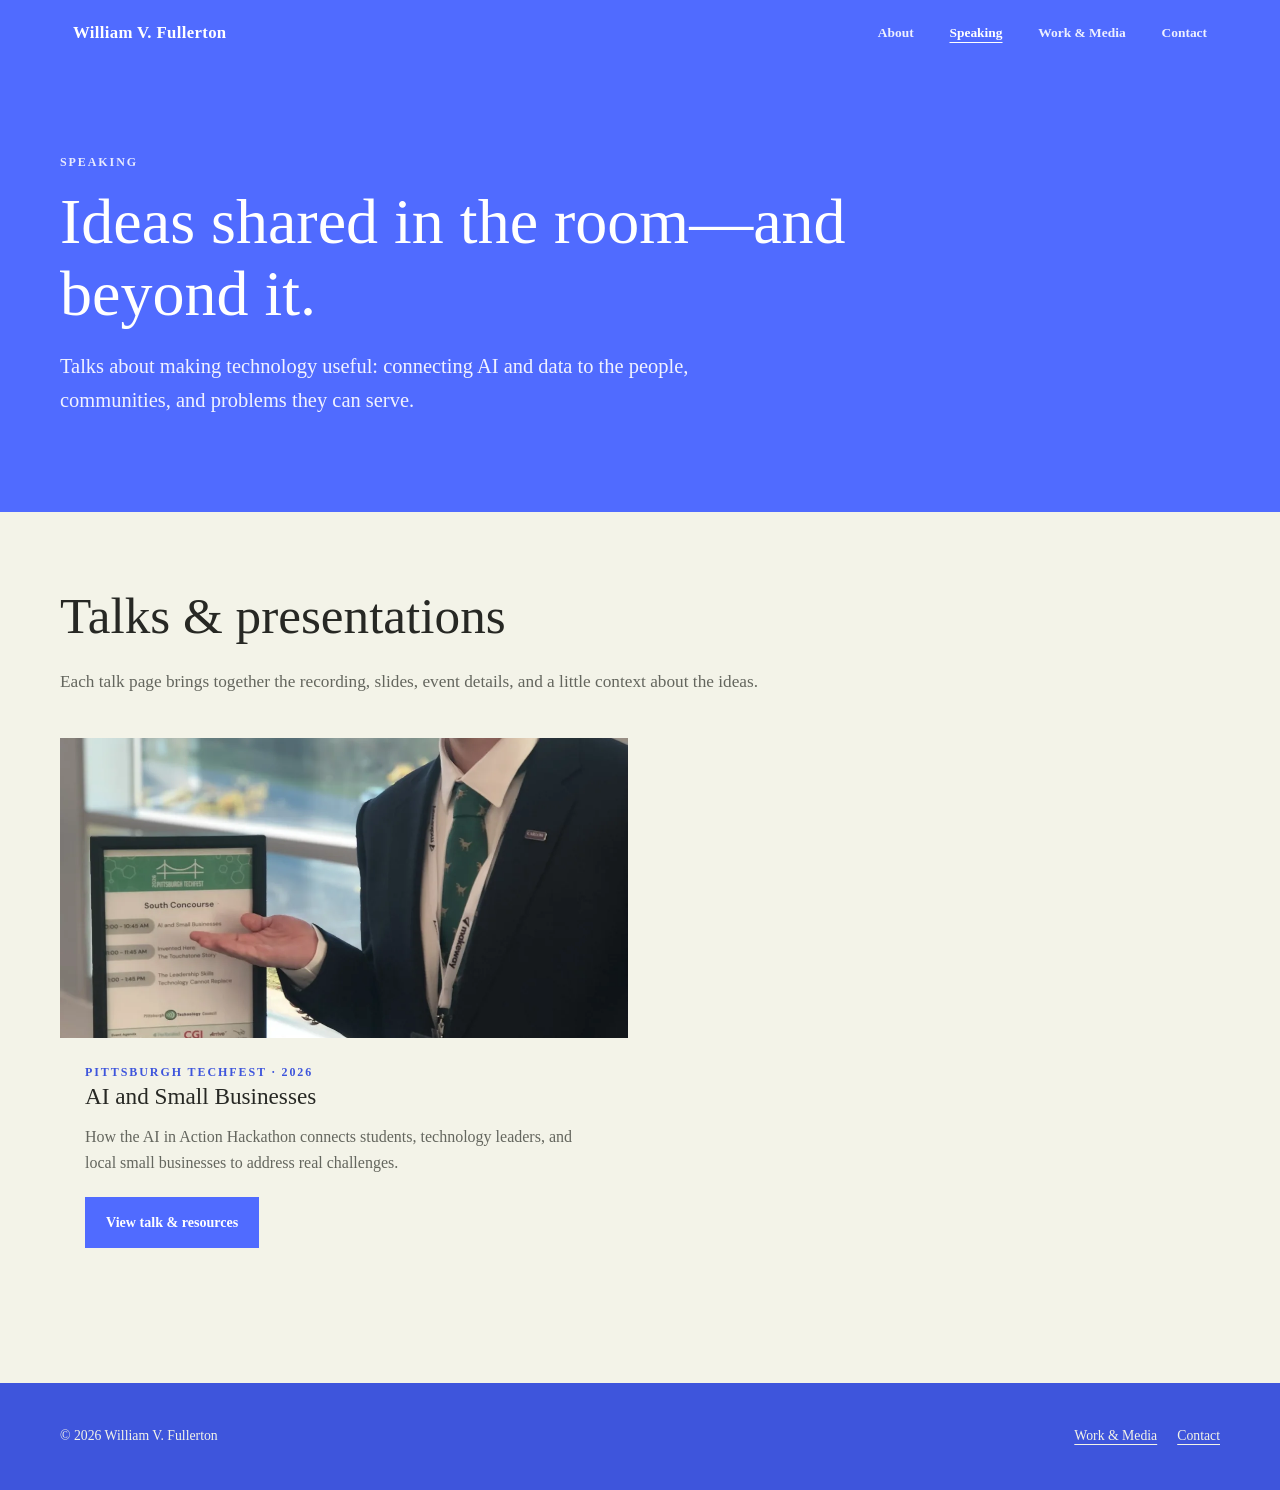
==== speaking/index.html @ f0872091 "Add Speaking pages" ====
<!doctype html><html lang="en"><head><meta charset="utf-8"><meta name="viewport" content="width=device-width,initial-scale=1"><meta name="description" content="Talks and presentations by William V. Fullerton on practical AI, small businesses, data, and people."><title>Speaking — William V. Fullerton</title><link rel="stylesheet" href="../assets/css/site.css"></head><body>
<header class="site-header"><a class="brand" href="../index.html">William V. Fullerton</a><nav class="nav" aria-label="Main navigation"><a href="../about.html">About</a><a aria-current="page" href="index.html">Speaking</a><a href="../work-media/index.html">Work &amp; Media</a><a href="../contact.html">Contact</a></nav></header>
<main><section class="page-hero"><div class="container"><span class="eyebrow">Speaking</span><h1>Ideas shared in the room—and beyond it.</h1><p class="lede">Talks about making technology useful: connecting AI and data to the people, communities, and problems they can serve.</p></div></section><section class="page-body"><div class="container"><div class="section-heading"><h2>Talks &amp; presentations</h2><p>Each talk page brings together the recording, slides, event details, and a little context about the ideas.</p></div><div class="cards"><article class="card"><img src="../assets/images/img_1606.webp" alt="William at TechFest with the session schedule"><div class="card-content"><span class="eyebrow">Pittsburgh TechFest · 2026</span><h3>AI and Small Businesses</h3><p>How the AI in Action Hackathon connects students, technology leaders, and local small businesses to address real challenges.</p><a class="button" href="ai-and-small-businesses.html">View talk &amp; resources</a></div></article></div></div></section></main><footer class="site-footer"><div class="footer-inner"><p>© 2026 William V. Fullerton</p><div class="footer-links"><a href="../work-media/index.html">Work &amp; Media</a><a href="../contact.html">Contact</a></div></div></footer></body></html>
---- assets/css/site.css ----
:root{--blue:#506bff;--blue-deep:#3e55dc;--cream:#f3f3e8;--peach:#f2dfc5;--ink:#272824;--muted:#64665e;--green:var(--blue-deep);--line:rgba(39,40,36,.2);--serif:'Times New Roman',Times,serif;--sans:'Times New Roman',Times,serif;--max:1160px}
*{box-sizing:border-box}html{scroll-behavior:smooth}body{margin:0;background:var(--cream);color:var(--ink);font-family:var(--sans);line-height:1.65}a{color:inherit}img{display:block;max-width:100%}.serif,h1,h2,h3{font-family:var(--serif);font-weight:500;line-height:1.12}h1{font-size:clamp(2.7rem,5vw,5rem);margin:.18em 0 .28em}h2{font-size:clamp(2rem,4vw,3.4rem);margin:.15em 0 .45em}h3{font-size:1.45rem;margin:0 0 .5rem}.eyebrow{font-size:.75rem;font-weight:700;letter-spacing:.16em;text-transform:uppercase;color:var(--green)}.lede{font-size:clamp(1.05rem,1.8vw,1.28rem);max-width:62ch;color:#464840}.site-header{position:absolute;z-index:2;top:0;left:0;width:100%;padding:22px clamp(22px,5.7vw,84px);display:flex;align-items:center;justify-content:space-between;color:white}.brand{font:600 1.05rem var(--serif);text-decoration:none;letter-spacing:.02em}.nav{display:flex;gap:clamp(14px,2.8vw,38px);align-items:center}.nav a{font-size:.84rem;text-decoration:none;font-weight:600;opacity:.9}.nav a:hover,.nav a[aria-current=page]{text-decoration:underline;text-underline-offset:5px;opacity:1}.button{display:inline-flex;align-items:center;justify-content:center;gap:10px;padding:13px 20px;text-decoration:none;font-weight:700;font-size:.88rem;background:var(--blue);color:white;border:1px solid var(--blue);transition:.2s}.button:hover{background:var(--blue-deep);transform:translateY(-2px)}.button.outline{background:transparent;color:var(--blue);border-color:var(--blue)}.button.outline:hover{background:var(--blue);color:white}.button.light{background:var(--cream);border-color:white;color:var(--blue)}.button-row{display:flex;flex-wrap:wrap;gap:12px;margin-top:24px}.home-hero{min-height:760px;display:grid;grid-template-columns:1fr 1fr;background:var(--cream)}.home-identity{background:var(--blue);color:white;padding:105px clamp(24px,5.7vw,84px) 58px;display:flex;flex-direction:column;justify-content:center;min-height:760px}.home-identity .portrait{width:min(100%,510px);aspect-ratio:1.49;object-fit:cover;object-position:center 45%;margin:0 0 32px}.home-identity h1{font-size:clamp(2.25rem,3.5vw,3.4rem);margin:0 0 .2em}.home-identity .tagline{font-family:var(--serif);font-size:1.35rem;margin:0}.identity-rule{border:0;border-top:1px solid rgba(255,255,255,.65);width:100%;margin:26px 0 0}.socials{margin-top:auto;padding-top:70px}.socials p{font-size:.9rem;font-weight:700;margin:0 0 10px}.socials a{display:inline-block;margin-right:12px;font-weight:700;text-underline-offset:4px}.home-about{padding:105px clamp(26px,5.7vw,84px) 56px;display:flex;flex-direction:column;justify-content:center}.home-about .eyebrow{color:var(--blue)}.home-about h2{font-size:clamp(2rem,3vw,3rem);color:var(--blue);margin:.05em 0 .4em}.home-about p{font-family:var(--serif);font-size:1.18rem;color:var(--blue);line-height:1.65;margin:.2em 0}.divider{border:0;border-top:1px solid var(--green);margin:20px 0}.education-title{font-family:var(--serif);color:var(--blue);font-weight:700;margin:0 0 12px}.education-row{display:grid;grid-template-columns:62px 1fr;gap:14px;color:var(--blue);font-family:var(--serif);margin:10px 0}.education-row time{font-style:italic}.hero-actions{display:flex;justify-content:flex-end;gap:14px;margin-top:42px}.hero-actions .button{min-width:160px}.section{padding:clamp(64px,9vw,120px) 24px}.container{width:min(var(--max),100%);margin:0 auto}.section-heading{max-width:760px;margin-bottom:42px}.section-heading.center{text-align:center;margin-left:auto;margin-right:auto}.section-heading p{color:var(--muted);font-size:1.08rem}.featured{background:var(--peach)}.featured-grid{display:grid;grid-template-columns:1fr 1fr;gap:52px;align-items:center}.featured-photo{height:470px;width:100%;object-fit:cover;object-position:center 36%}.meta{font-size:.83rem;color:var(--muted);font-weight:600;letter-spacing:.035em}.media-strip{background:var(--blue);color:white}.media-strip .eyebrow{color:#e7e9ff}.media-strip .lede{color:#f0f1ff}.media-strip .button.outline{color:white;border-color:white}.page-hero{padding:148px 24px 74px;background:var(--blue);color:white}.page-hero .container{max-width:var(--max)}.page-hero .eyebrow{color:#e8eaff}.page-hero h1{max-width:900px}.page-hero .lede{color:#f1f2ff;max-width:720px}.page-body{padding:68px 24px 110px}.two-col{display:grid;grid-template-columns:1.2fr .8fr;gap:68px;align-items:start}.body-copy p{font-size:1.04rem;color:#45473f}.profile-card{background:var(--cream);padding:22px}.profile-card img{width:100%;aspect-ratio:4/5;object-fit:cover}.profile-card figcaption{font-size:.8rem;color:var(--muted);padding-top:12px}.credential-list{list-style:none;padding:0;margin:30px 0}.credential-list li{border-top:1px solid var(--line);padding:16px 0}.credential-list strong{display:block}.cards{display:grid;grid-template-columns:repeat(2,minmax(0,1fr));gap:24px}.card{background:var(--cream);overflow:hidden;display:flex;flex-direction:column}.card img{width:100%;height:300px;object-fit:cover}.card-content{padding:25px;display:flex;flex-direction:column;align-items:flex-start;flex:1}.card-content p{color:var(--muted);margin:.4rem 0 1.3rem}.card-content .button{margin-top:auto}.talk-hero{background:var(--peach);padding:150px 24px 70px}.talk-hero .container{max-width:var(--max)}.talk-layout{display:grid;grid-template-columns:minmax(0,1.15fr) minmax(300px,.85fr);gap:52px;align-items:start}.video-frame{position:relative;width:100%;aspect-ratio:16/9;background:#151515;box-shadow:0 14px 35px #463a2820}.video-frame iframe{position:absolute;inset:0;width:100%;height:100%;border:0}.talk-aside{background:var(--cream);padding:30px}.talk-aside p{margin:.3rem 0 1.2rem}.talk-aside .button{width:100%;margin-top:10px}.event-photo-grid{display:grid;grid-template-columns:1.2fr .8fr;gap:20px;margin-top:44px}.event-photo-grid img{width:100%;height:430px;object-fit:cover}.event-photo-grid img:nth-child(2){height:430px;object-position:center 25%}.key-points{display:grid;grid-template-columns:repeat(3,1fr);gap:20px;margin-top:32px}.point{padding:22px;background:var(--cream)}.point span{display:block;font:500 1.4rem var(--serif);color:var(--green);margin-bottom:6px}.contact-panel{background:var(--peach);padding:clamp(28px,6vw,68px)}.site-footer{background:var(--blue-deep);color:var(--cream);padding:42px 24px}.footer-inner{width:min(var(--max),100%);margin:auto;display:flex;justify-content:space-between;align-items:center;gap:20px}.footer-inner p{margin:0;color:var(--cream);font-size:.86rem}.footer-links{display:flex;gap:20px}.footer-links a{font-size:.86rem;text-underline-offset:4px}.note{font-size:.8rem;color:var(--muted)}
@media(max-width:820px){.site-header{position:absolute;padding:18px 22px;align-items:flex-start}.nav{gap:10px 16px;justify-content:flex-end;flex-wrap:wrap;max-width:70%}.nav a{font-size:.76rem}.home-hero{grid-template-columns:1fr;min-height:auto}.home-identity{min-height:700px;padding-top:110px}.home-about{padding-top:58px;padding-bottom:64px}.socials{padding-top:34px}.featured-grid,.two-col,.talk-layout{grid-template-columns:1fr;gap:32px}.featured-photo{height:380px}.event-photo-grid img,.event-photo-grid img:nth-child(2){height:340px}.talk-hero{padding-top:128px}.key-points{grid-template-columns:1fr}.footer-inner{align-items:flex-start;flex-direction:column}}
@media(max-width:560px){.brand{font-size:.94rem}.nav{max-width:72%;gap:8px 12px}.nav a{font-size:.7rem}.home-identity{min-height:630px}.home-identity .portrait{aspect-ratio:1.35}.home-identity h1{font-size:2.25rem}.home-identity .tagline{font-size:1.15rem}.hero-actions{justify-content:flex-start;flex-wrap:wrap;margin-top:30px}.hero-actions .button{min-width:0;flex:1}.cards{grid-template-columns:1fr}.card img{height:250px}.event-photo-grid{grid-template-columns:1fr}.event-photo-grid img,.event-photo-grid img:nth-child(2){height:300px}.page-hero{padding-top:135px}.talk-hero{padding-top:135px}}

.home-header .brand{color:white}.home-header .nav a{color:var(--blue);text-shadow:0 1px 0 rgba(255,255,255,.35)}
.event-photo-grid figure{margin:0}.event-photo-grid figcaption{padding-top:8px}
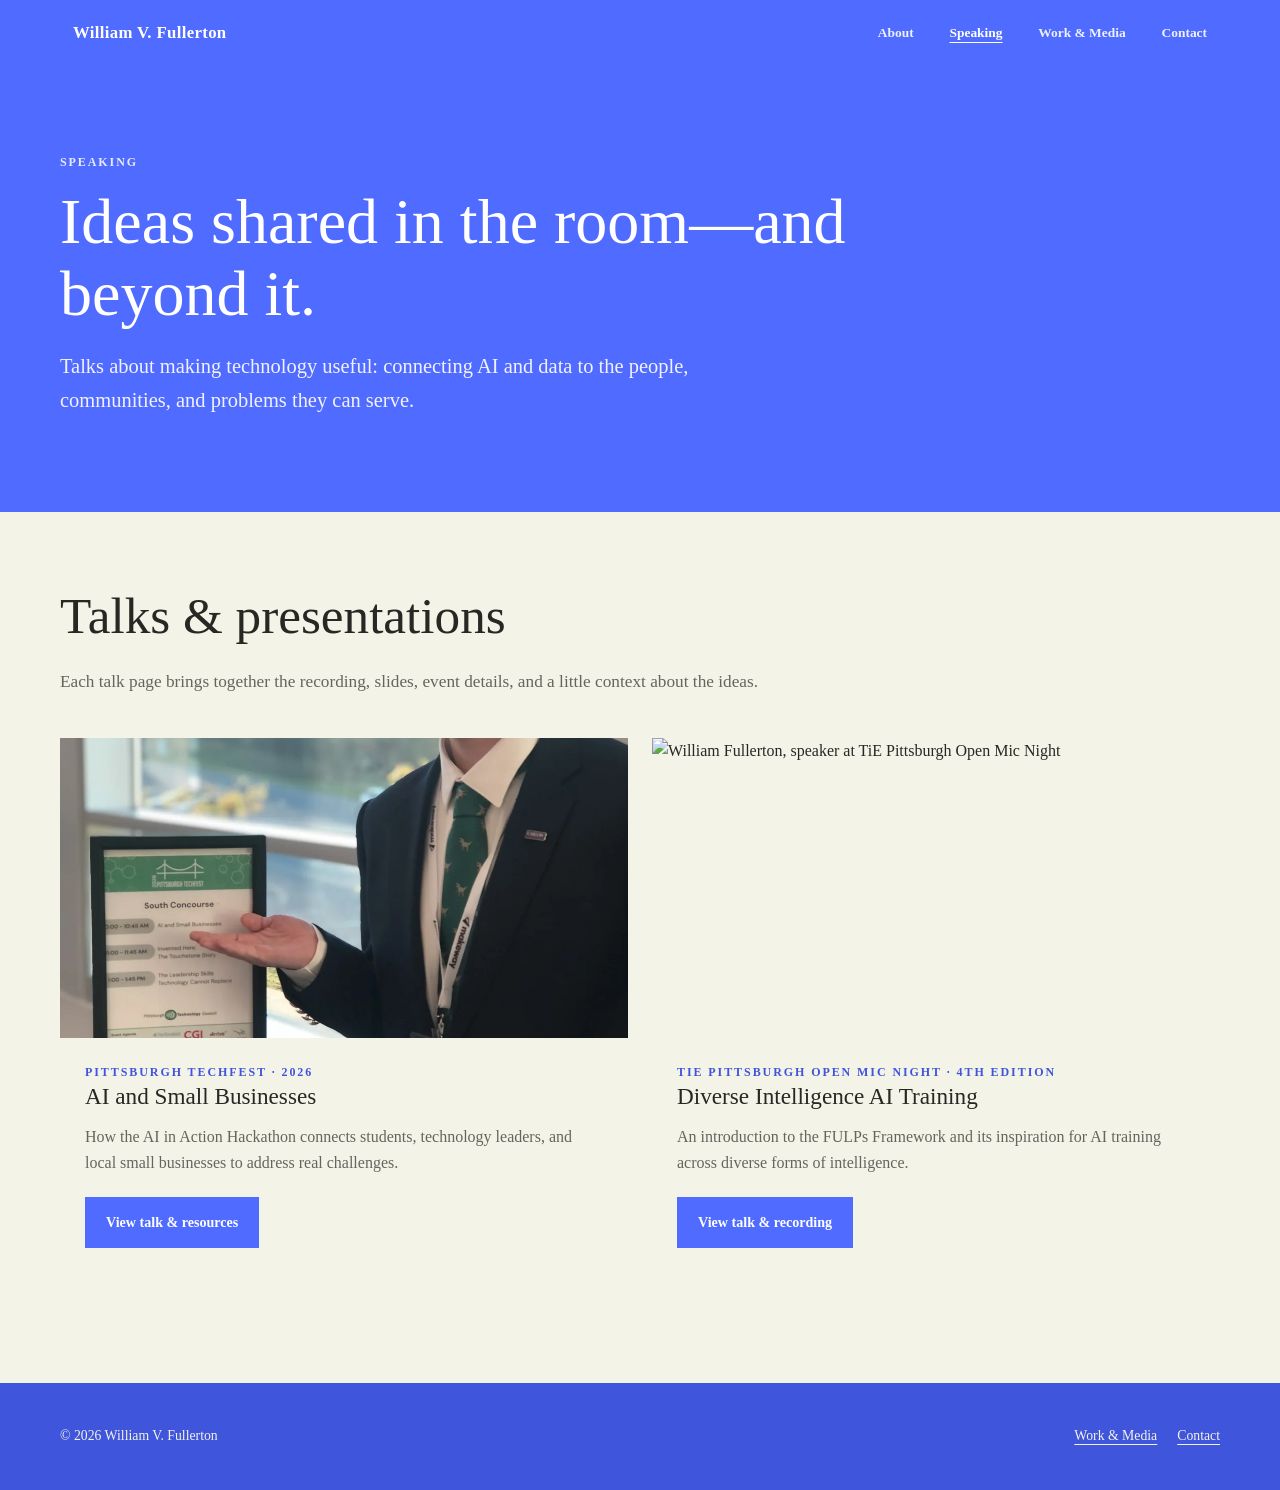
==== commit 6177d13b: "Add TiE Open Mic talk to speaking page" ====
--- a/speaking/index.html
+++ b/speaking/index.html
@@ -1,3 +1,3 @@
 <!doctype html><html lang="en"><head><meta charset="utf-8"><meta name="viewport" content="width=device-width,initial-scale=1"><meta name="description" content="Talks and presentations by William V. Fullerton on practical AI, small businesses, data, and people."><title>Speaking — William V. Fullerton</title><link rel="stylesheet" href="../assets/css/site.css"></head><body>
 <header class="site-header"><a class="brand" href="../index.html">William V. Fullerton</a><nav class="nav" aria-label="Main navigation"><a href="../about.html">About</a><a aria-current="page" href="index.html">Speaking</a><a href="../work-media/index.html">Work &amp; Media</a><a href="../contact.html">Contact</a></nav></header>
-<main><section class="page-hero"><div class="container"><span class="eyebrow">Speaking</span><h1>Ideas shared in the room—and beyond it.</h1><p class="lede">Talks about making technology useful: connecting AI and data to the people, communities, and problems they can serve.</p></div></section><section class="page-body"><div class="container"><div class="section-heading"><h2>Talks &amp; presentations</h2><p>Each talk page brings together the recording, slides, event details, and a little context about the ideas.</p></div><div class="cards"><article class="card"><img src="../assets/images/img_1606.webp" alt="William at TechFest with the session schedule"><div class="card-content"><span class="eyebrow">Pittsburgh TechFest · 2026</span><h3>AI and Small Businesses</h3><p>How the AI in Action Hackathon connects students, technology leaders, and local small businesses to address real challenges.</p><a class="button" href="ai-and-small-businesses.html">View talk &amp; resources</a></div></article></div></div></section></main><footer class="site-footer"><div class="footer-inner"><p>© 2026 William V. Fullerton</p><div class="footer-links"><a href="../work-media/index.html">Work &amp; Media</a><a href="../contact.html">Contact</a></div></div></footer></body></html>
+<main><section class="page-hero"><div class="container"><span class="eyebrow">Speaking</span><h1>Ideas shared in the room—and beyond it.</h1><p class="lede">Talks about making technology useful: connecting AI and data to the people, communities, and problems they can serve.</p></div></section><section class="page-body"><div class="container"><div class="section-heading"><h2>Talks &amp; presentations</h2><p>Each talk page brings together the recording, slides, event details, and a little context about the ideas.</p></div><div class="cards"><article class="card"><img src="../assets/images/img_1606.webp" alt="William at TechFest with the session schedule"><div class="card-content"><span class="eyebrow">Pittsburgh TechFest · 2026</span><h3>AI and Small Businesses</h3><p>How the AI in Action Hackathon connects students, technology leaders, and local small businesses to address real challenges.</p><a class="button" href="ai-and-small-businesses.html">View talk &amp; resources</a></div></article><article class="card"><img src="../assets/images/img_2204.webp" alt="William Fullerton, speaker at TiE Pittsburgh Open Mic Night"><div class="card-content"><span class="eyebrow">TiE Pittsburgh Open Mic Night · 4th edition</span><h3>Diverse Intelligence AI Training</h3><p>An introduction to the FULPs Framework and its inspiration for AI training across diverse forms of intelligence.</p><a class="button" href="diverse-intelligence-ai-training.html">View talk &amp; recording</a></div></article></div></div></section></main><footer class="site-footer"><div class="footer-inner"><p>© 2026 William V. Fullerton</p><div class="footer-links"><a href="../work-media/index.html">Work &amp; Media</a><a href="../contact.html">Contact</a></div></div></footer></body></html>
